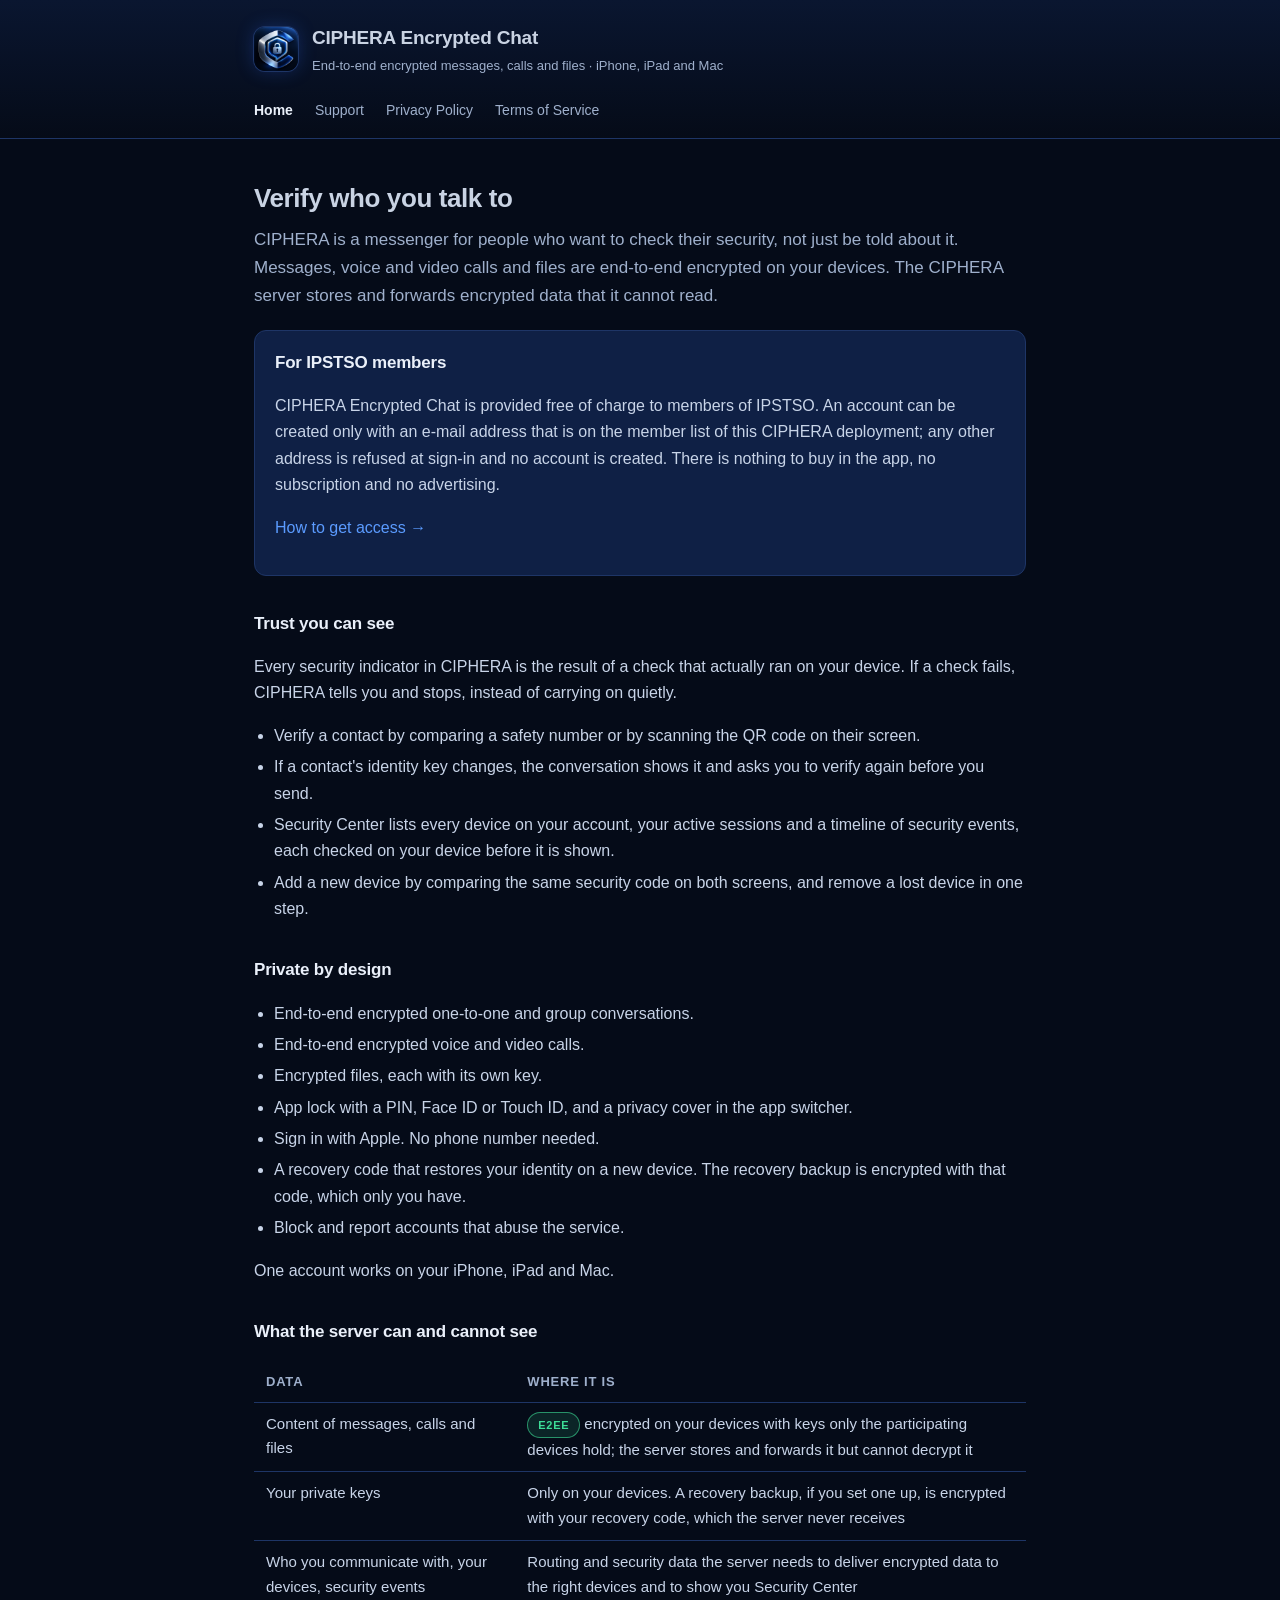
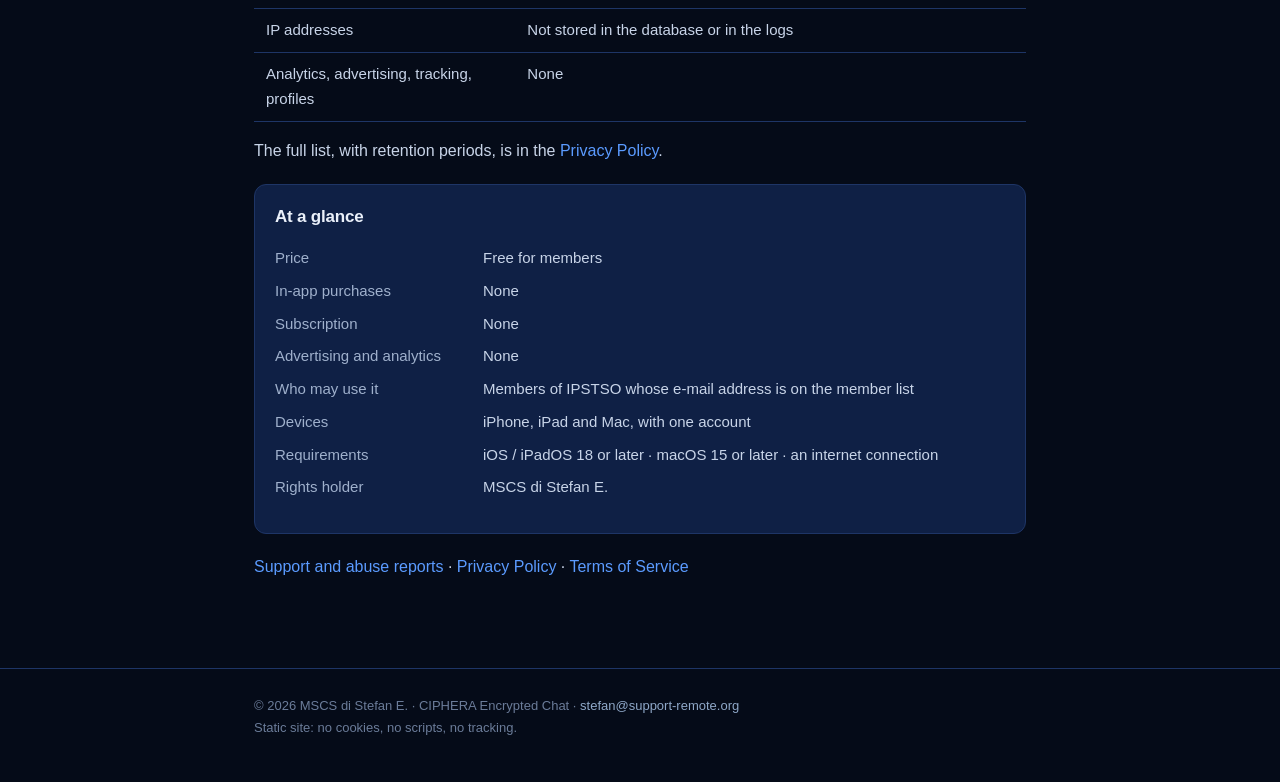
==== index.html @ f3923574 "Public site for CIPHERA Encrypted Chat index.html, support.html, style.css, icon and .nojekyll are t" ====
<!doctype html>
<html lang="en">
<head>
<meta charset="utf-8">
<meta name="viewport" content="width=device-width,initial-scale=1">
<title>CIPHERA Encrypted Chat</title>
<meta name="description" content="CIPHERA Encrypted Chat — end-to-end encrypted messages, calls and files on iPhone, iPad and Mac. Free for IPSTSO members.">
<meta name="theme-color" content="#050B18">
<link rel="icon" type="image/png" sizes="256x256" href="icon-256.png">
<link rel="apple-touch-icon" href="icon-256.png">
<link rel="stylesheet" href="style.css">
</head>
<body>
<header>
  <div class="wrap">
    <div class="brand">
      <img class="mark" src="icon-256.png" width="44" height="44" alt="">
      <div>
        <h1>CIPHERA Encrypted Chat</h1>
        <p>End-to-end encrypted messages, calls and files · iPhone, iPad and Mac</p>
      </div>
    </div>
    <nav>
      <a href="./" class="on">Home</a>
      <a href="support.html">Support</a>
      <a href="privacy.html">Privacy Policy</a>
      <a href="terms.html">Terms of Service</a>
    </nav>
  </div>
</header>
<main><div class="wrap">
<h2>Verify who you talk to</h2>
<p class="lead">CIPHERA is a messenger for people who want to check their security, not just be told
about it. Messages, voice and video calls and files are end-to-end encrypted on your devices. The
CIPHERA server stores and forwards encrypted data that it cannot read.</p>

<div class="card">
  <h3>For IPSTSO members</h3>
  <p>CIPHERA Encrypted Chat is provided free of charge to members of IPSTSO. An account can be
  created only with an e-mail address that is on the member list of this CIPHERA deployment; any
  other address is refused at sign-in and no account is created. There is nothing to buy in the app,
  no subscription and no advertising.</p>
  <p><a href="support.html#access">How to get access →</a></p>
</div>

<h3>Trust you can see</h3>
<p>Every security indicator in CIPHERA is the result of a check that actually ran on your device.
If a check fails, CIPHERA tells you and stops, instead of carrying on quietly.</p>
<ul>
  <li>Verify a contact by comparing a safety number or by scanning the QR code on their screen.</li>
  <li>If a contact's identity key changes, the conversation shows it and asks you to verify again
      before you send.</li>
  <li>Security Center lists every device on your account, your active sessions and a timeline of
      security events, each checked on your device before it is shown.</li>
  <li>Add a new device by comparing the same security code on both screens, and remove a lost
      device in one step.</li>
</ul>

<h3>Private by design</h3>
<ul>
  <li>End-to-end encrypted one-to-one and group conversations.</li>
  <li>End-to-end encrypted voice and video calls.</li>
  <li>Encrypted files, each with its own key.</li>
  <li>App lock with a PIN, Face ID or Touch ID, and a privacy cover in the app switcher.</li>
  <li>Sign in with Apple. No phone number needed.</li>
  <li>A recovery code that restores your identity on a new device. The recovery backup is encrypted
      with that code, which only you have.</li>
  <li>Block and report accounts that abuse the service.</li>
</ul>
<p>One account works on your iPhone, iPad and Mac.</p>

<h3>What the server can and cannot see</h3>
<table>
  <tr><th>Data</th><th>Where it is</th></tr>
  <tr><td>Content of messages, calls and files</td>
      <td><span class="pill secure">E2EE</span> encrypted on your devices with keys only the
          participating devices hold; the server stores and forwards it but cannot decrypt it</td></tr>
  <tr><td>Your private keys</td>
      <td>Only on your devices. A recovery backup, if you set one up, is encrypted with your
          recovery code, which the server never receives</td></tr>
  <tr><td>Who you communicate with, your devices, security events</td>
      <td>Routing and security data the server needs to deliver encrypted data to the right devices
          and to show you Security Center</td></tr>
  <tr><td>IP addresses</td>
      <td>Not stored in the database or in the logs</td></tr>
  <tr><td>Analytics, advertising, tracking, profiles</td>
      <td>None</td></tr>
</table>
<p>The full list, with retention periods, is in the <a href="privacy.html">Privacy Policy</a>.</p>

<div class="card">
  <h3>At a glance</h3>
  <dl class="key">
    <dt>Price</dt><dd>Free for members</dd>
    <dt>In-app purchases</dt><dd>None</dd>
    <dt>Subscription</dt><dd>None</dd>
    <dt>Advertising and analytics</dt><dd>None</dd>
    <dt>Who may use it</dt><dd>Members of IPSTSO whose e-mail address is on the member list</dd>
    <dt>Devices</dt><dd>iPhone, iPad and Mac, with one account</dd>
    <dt>Requirements</dt><dd>iOS / iPadOS 18 or later · macOS 15 or later · an internet connection</dd>
    <dt>Rights holder</dt><dd>MSCS di Stefan E.</dd>
  </dl>
</div>

<p><a href="support.html">Support and abuse reports</a> ·
<a href="privacy.html">Privacy Policy</a> ·
<a href="terms.html">Terms of Service</a></p>

</div></main>
<footer><div class="wrap">
  © 2026 MSCS di Stefan E. · CIPHERA Encrypted Chat · <a href="mailto:stefan@support-remote.org">stefan@support-remote.org</a><br>
  Static site: no cookies, no scripts, no tracking.
</div></footer>
</body>
</html>
---- style.css ----
/* CIPHERA Encrypted Chat — public site. Tokens from docs/design/DESIGN_SYSTEM.md (dark-first night blue). */
:root{--bg:#050B18;--bg1:#0A1630;--panel:#0F2045;--raised:#142A57;--line:#1E3566;
  --ink:#EAF0FA;--dim:#9FB0CC;--faint:#6B7C99;--silver:#C9D3E3;--accent:#5B9BFF;--brand:#2F6BFF;
  --secure:#3DDC97;--attention:#F5B544}
*{box-sizing:border-box}
html{-webkit-text-size-adjust:100%}
body{margin:0;background:var(--bg);color:var(--ink);
  font:16px/1.65 -apple-system,BlinkMacSystemFont,"Segoe UI",Roboto,Helvetica,Arial,sans-serif}
a{color:var(--accent);text-decoration:none}
a:hover{text-decoration:underline}
header{border-bottom:1px solid var(--line);background:linear-gradient(180deg,#0A1630,#050B18)}
.wrap{max-width:820px;margin:0 auto;padding:0 24px}
.brand{display:flex;align-items:center;gap:14px;padding:22px 0}
.mark{width:44px;height:44px;border-radius:11px;flex:0 0 auto;display:block;
  box-shadow:0 0 0 1px #1E3566,0 0 18px rgba(47,107,255,.25)}
.brand h1{font-size:19px;margin:0;font-weight:650;letter-spacing:-.2px;color:var(--silver)}
.brand p{margin:2px 0 0;font-size:13px;color:var(--dim)}
nav{display:flex;gap:22px;padding:0 0 16px;font-size:14px;flex-wrap:wrap}
nav a{color:var(--dim)}
nav a.on{color:var(--ink);font-weight:600}
main{padding:38px 0 72px}
h2{font-size:26px;letter-spacing:-.4px;margin:0 0 6px;color:var(--silver)}
h3{font-size:17px;margin:34px 0 8px;letter-spacing:-.2px;color:var(--ink)}
h4{font-size:12px;margin:22px 0 6px;color:var(--dim);text-transform:uppercase;letter-spacing:.12em;font-weight:650}
.lead{color:var(--dim);font-size:17px;margin:0 0 8px}
.meta{color:var(--faint);font-size:13px;margin:0 0 30px}
p,li,dd{color:#C8D4E8}
ul,ol{padding-left:20px}
li{margin:5px 0}
strong{color:var(--ink)}
code{font-family:ui-monospace,SFMono-Regular,Menlo,Consolas,monospace;font-size:.92em;color:var(--silver);
  background:var(--bg1);border:1px solid var(--line);border-radius:5px;padding:1px 5px;font-variant-numeric:tabular-nums}
.card{background:var(--panel);border:1px solid var(--line);border-radius:12px;padding:18px 20px;margin:20px 0}
.card h3{margin-top:0}
.key{display:grid;grid-template-columns:190px 1fr;gap:8px 18px;font-size:15px}
.key dt{color:var(--dim)}
.key dd{margin:0}
table{width:100%;border-collapse:collapse;margin:16px 0;font-size:15px;display:block;overflow-x:auto}
th,td{text-align:left;padding:9px 12px;border-bottom:1px solid var(--line);vertical-align:top;color:#C8D4E8}
th{color:var(--dim);font-weight:600;font-size:13px;text-transform:uppercase;letter-spacing:.06em}
.pill{display:inline-block;padding:3px 10px;border-radius:999px;font-size:11px;font-weight:600;
  text-transform:uppercase;letter-spacing:.06em;white-space:nowrap;
  background:rgba(47,107,255,.12);color:#8FB8FF;border:1px solid rgba(91,155,255,.6)}
.pill.secure{background:rgba(61,220,151,.12);color:var(--secure);border-color:rgba(61,220,151,.6)}
.pill.attention{background:rgba(245,181,68,.12);color:var(--attention);border-color:rgba(245,181,68,.6)}
footer{border-top:1px solid var(--line);padding:26px 0 44px;color:var(--faint);font-size:13px}
footer a{color:#8FA8C8}
@media(max-width:560px){.key{grid-template-columns:1fr}.key dt{margin-top:10px}}
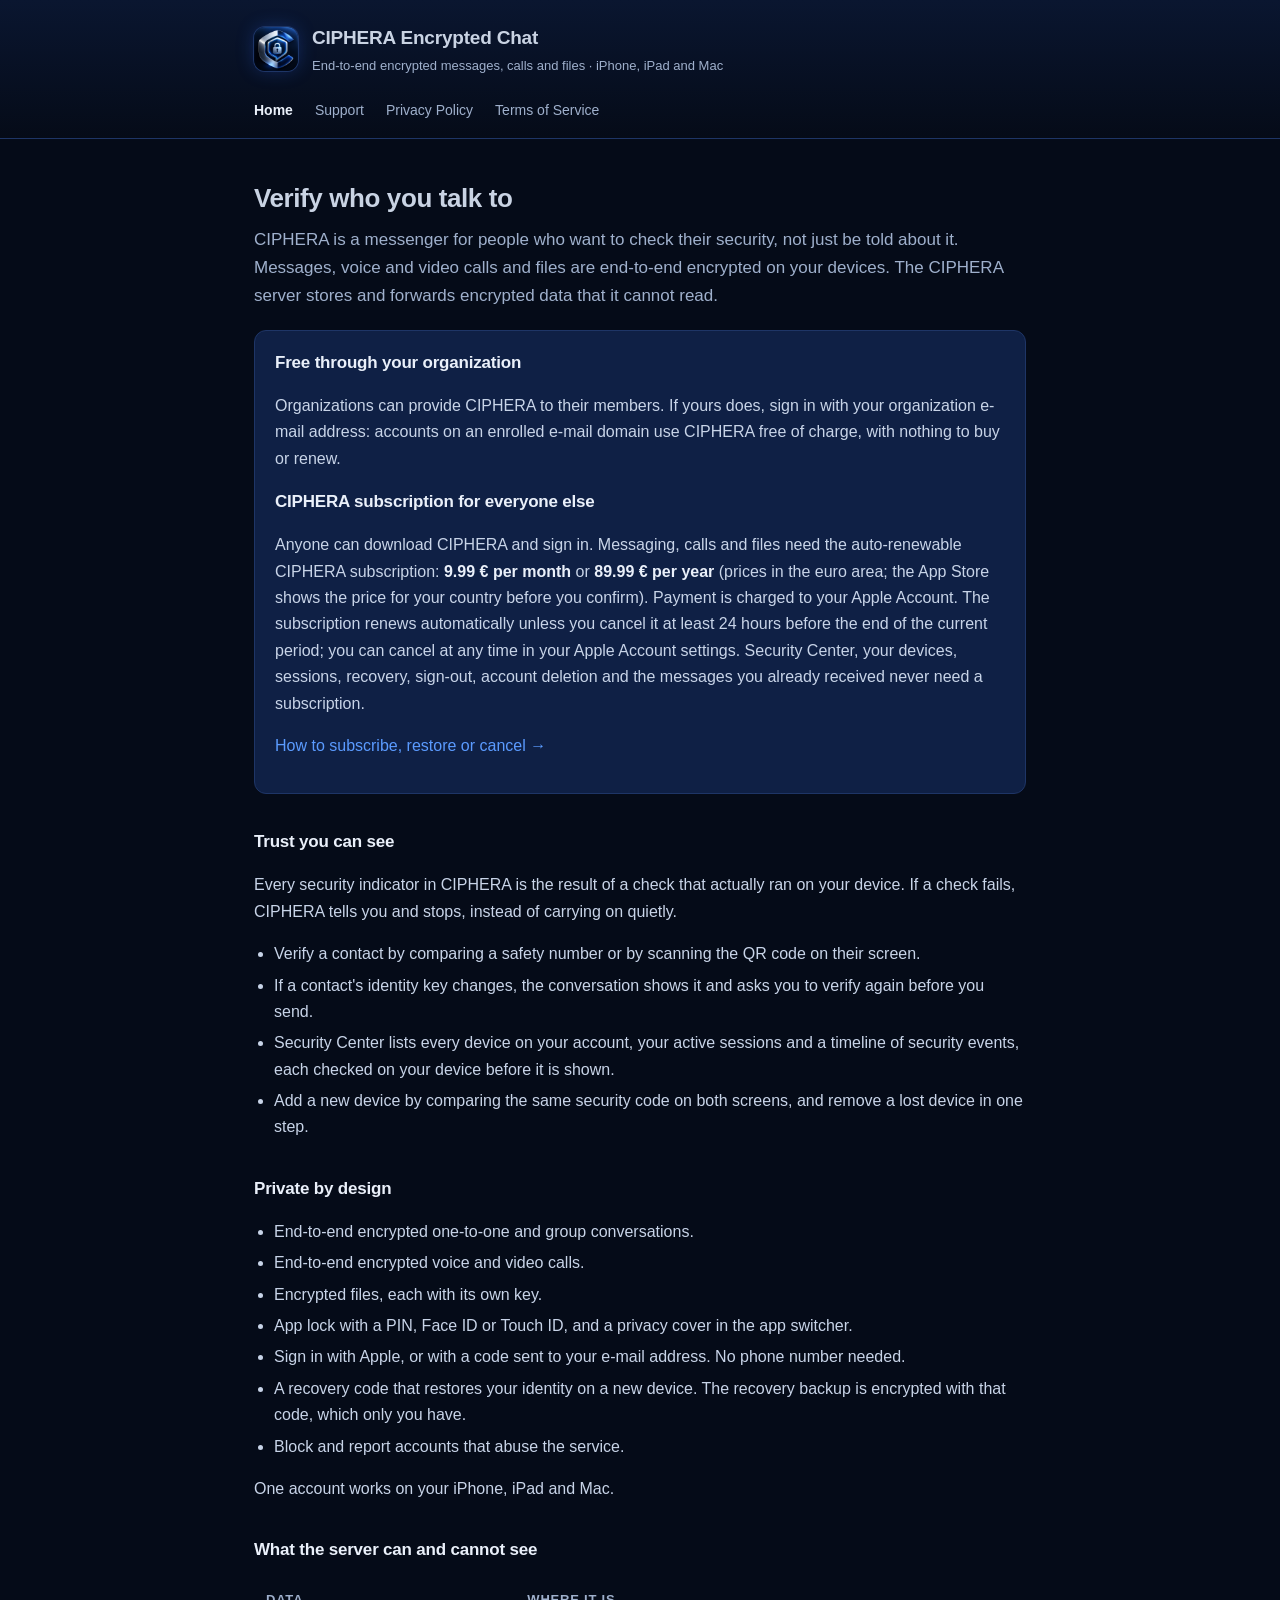
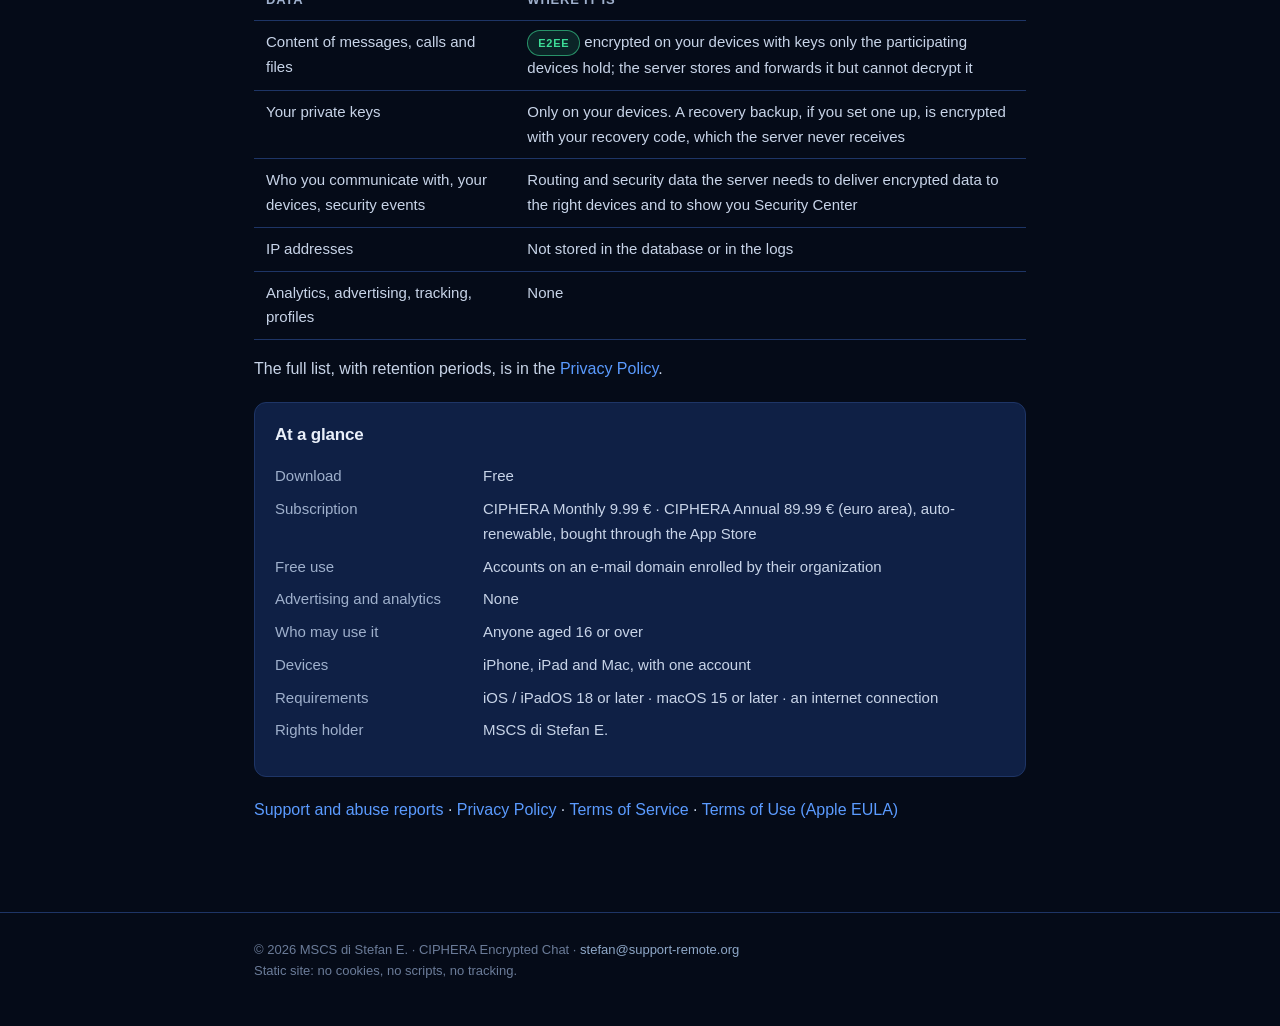
==== commit 8842b9e3: "Public site for model v3: free through enrolled organizations, CIPHERA subscription (9.99 € / 89.99 " ====
--- a/index.html
+++ b/index.html
@@ -4,7 +4,7 @@
 <meta charset="utf-8">
 <meta name="viewport" content="width=device-width,initial-scale=1">
 <title>CIPHERA Encrypted Chat</title>
-<meta name="description" content="CIPHERA Encrypted Chat — end-to-end encrypted messages, calls and files on iPhone, iPad and Mac. Free for IPSTSO members.">
+<meta name="description" content="CIPHERA Encrypted Chat — end-to-end encrypted messages, calls and files on iPhone, iPad and Mac. Free through enrolled organizations; a subscription for everyone else.">
 <meta name="theme-color" content="#050B18">
 <link rel="icon" type="image/png" sizes="256x256" href="icon-256.png">
 <link rel="apple-touch-icon" href="icon-256.png">
@@ -35,12 +35,19 @@
 CIPHERA server stores and forwards encrypted data that it cannot read.</p>
 
 <div class="card">
-  <h3>For IPSTSO members</h3>
-  <p>CIPHERA Encrypted Chat is provided free of charge to members of IPSTSO. An account can be
-  created only with an e-mail address that is on the member list of this CIPHERA deployment; any
-  other address is refused at sign-in and no account is created. There is nothing to buy in the app,
-  no subscription and no advertising.</p>
-  <p><a href="support.html#access">How to get access →</a></p>
+  <h3>Free through your organization</h3>
+  <p>Organizations can provide CIPHERA to their members. If yours does, sign in with your
+  organization e-mail address: accounts on an enrolled e-mail domain use CIPHERA free of charge,
+  with nothing to buy or renew.</p>
+  <h3>CIPHERA subscription for everyone else</h3>
+  <p>Anyone can download CIPHERA and sign in. Messaging, calls and files need the auto-renewable
+  CIPHERA subscription: <strong>9.99 € per month</strong> or <strong>89.99 € per year</strong>
+  (prices in the euro area; the App Store shows the price for your country before you confirm).
+  Payment is charged to your Apple Account. The subscription renews automatically unless you cancel
+  it at least 24 hours before the end of the current period; you can cancel at any time in your
+  Apple Account settings. Security Center, your devices, sessions, recovery, sign-out, account
+  deletion and the messages you already received never need a subscription.</p>
+  <p><a href="support.html#subscription">How to subscribe, restore or cancel →</a></p>
 </div>
 
 <h3>Trust you can see</h3>
@@ -62,7 +69,7 @@
   <li>End-to-end encrypted voice and video calls.</li>
   <li>Encrypted files, each with its own key.</li>
   <li>App lock with a PIN, Face ID or Touch ID, and a privacy cover in the app switcher.</li>
-  <li>Sign in with Apple. No phone number needed.</li>
+  <li>Sign in with Apple, or with a code sent to your e-mail address. No phone number needed.</li>
   <li>A recovery code that restores your identity on a new device. The recovery backup is encrypted
       with that code, which only you have.</li>
   <li>Block and report accounts that abuse the service.</li>
@@ -91,11 +98,11 @@
 <div class="card">
   <h3>At a glance</h3>
   <dl class="key">
-    <dt>Price</dt><dd>Free for members</dd>
-    <dt>In-app purchases</dt><dd>None</dd>
-    <dt>Subscription</dt><dd>None</dd>
+    <dt>Download</dt><dd>Free</dd>
+    <dt>Subscription</dt><dd>CIPHERA Monthly 9.99 € · CIPHERA Annual 89.99 € (euro area), auto-renewable, bought through the App Store</dd>
+    <dt>Free use</dt><dd>Accounts on an e-mail domain enrolled by their organization</dd>
     <dt>Advertising and analytics</dt><dd>None</dd>
-    <dt>Who may use it</dt><dd>Members of IPSTSO whose e-mail address is on the member list</dd>
+    <dt>Who may use it</dt><dd>Anyone aged 16 or over</dd>
     <dt>Devices</dt><dd>iPhone, iPad and Mac, with one account</dd>
     <dt>Requirements</dt><dd>iOS / iPadOS 18 or later · macOS 15 or later · an internet connection</dd>
     <dt>Rights holder</dt><dd>MSCS di Stefan E.</dd>
@@ -104,7 +111,8 @@
 
 <p><a href="support.html">Support and abuse reports</a> ·
 <a href="privacy.html">Privacy Policy</a> ·
-<a href="terms.html">Terms of Service</a></p>
+<a href="terms.html">Terms of Service</a> ·
+<a href="https://www.apple.com/legal/internet-services/itunes/dev/stdeula/">Terms of Use (Apple EULA)</a></p>
 
 </div></main>
 <footer><div class="wrap">
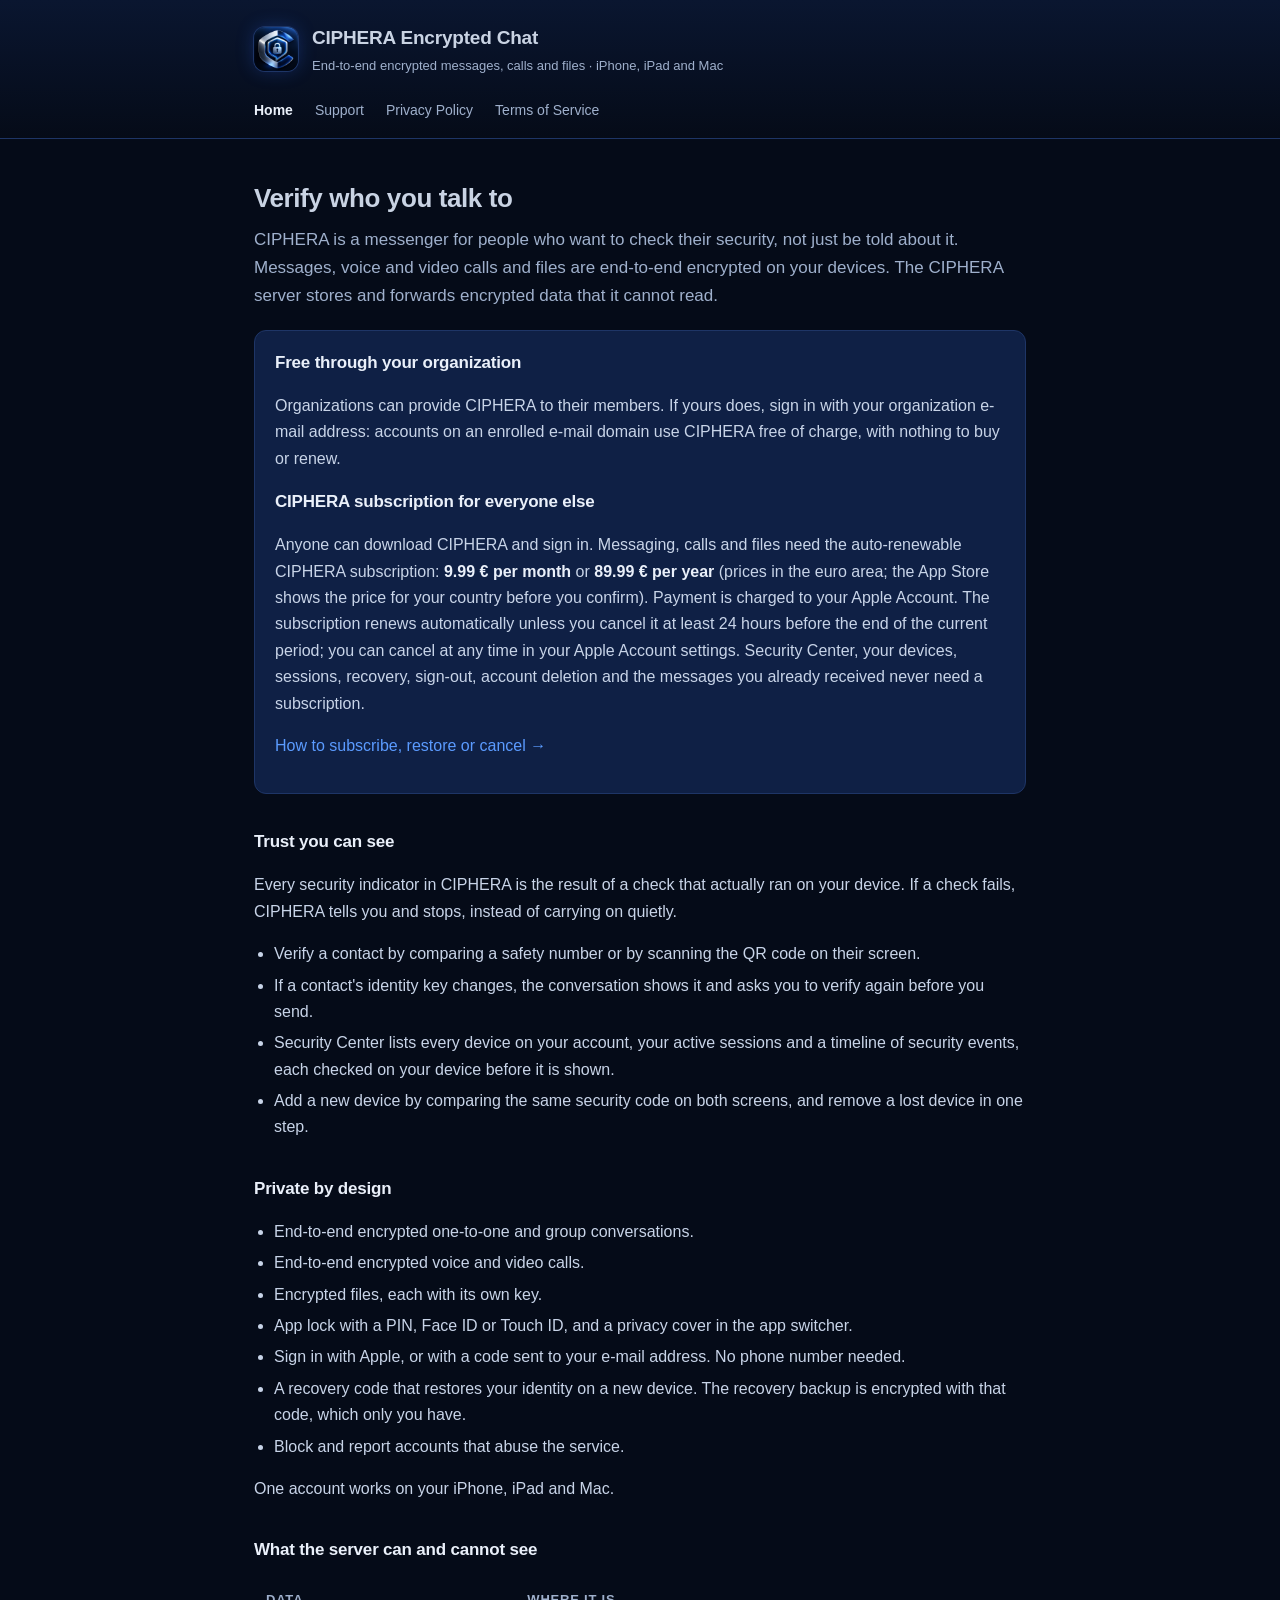
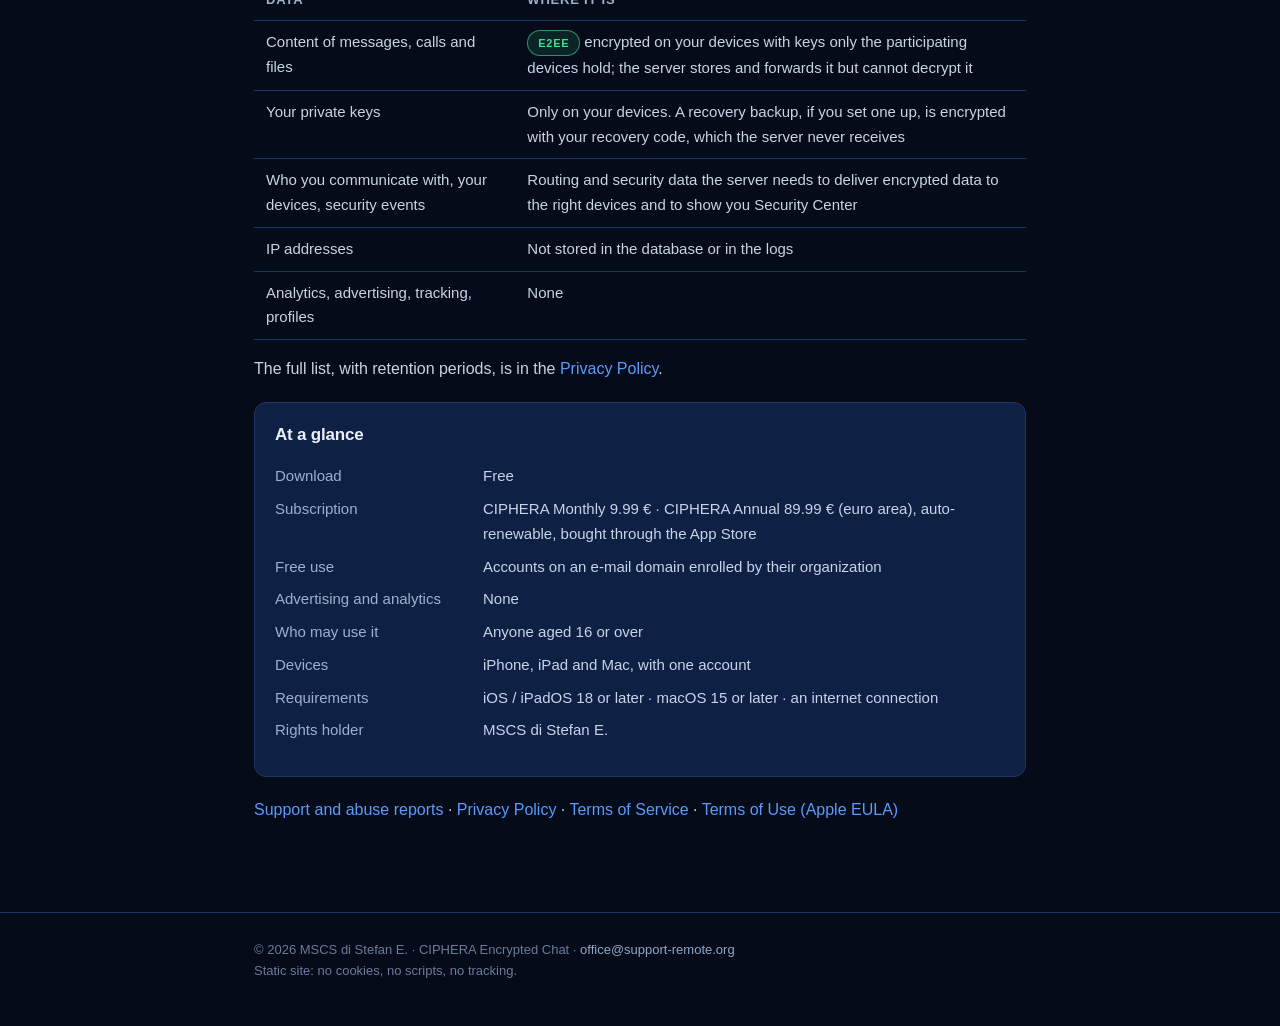
==== commit e3f697ec: "Support and privacy contact: office@support-remote.org; refreshed legal drafts (zero-tolerance terms" ====
--- a/index.html
+++ b/index.html
@@ -116,7 +116,7 @@
 
 </div></main>
 <footer><div class="wrap">
-  © 2026 MSCS di Stefan E. · CIPHERA Encrypted Chat · <a href="mailto:stefan@support-remote.org">stefan@support-remote.org</a><br>
+  © 2026 MSCS di Stefan E. · CIPHERA Encrypted Chat · <a href="mailto:office@support-remote.org">office@support-remote.org</a><br>
   Static site: no cookies, no scripts, no tracking.
 </div></footer>
 </body>
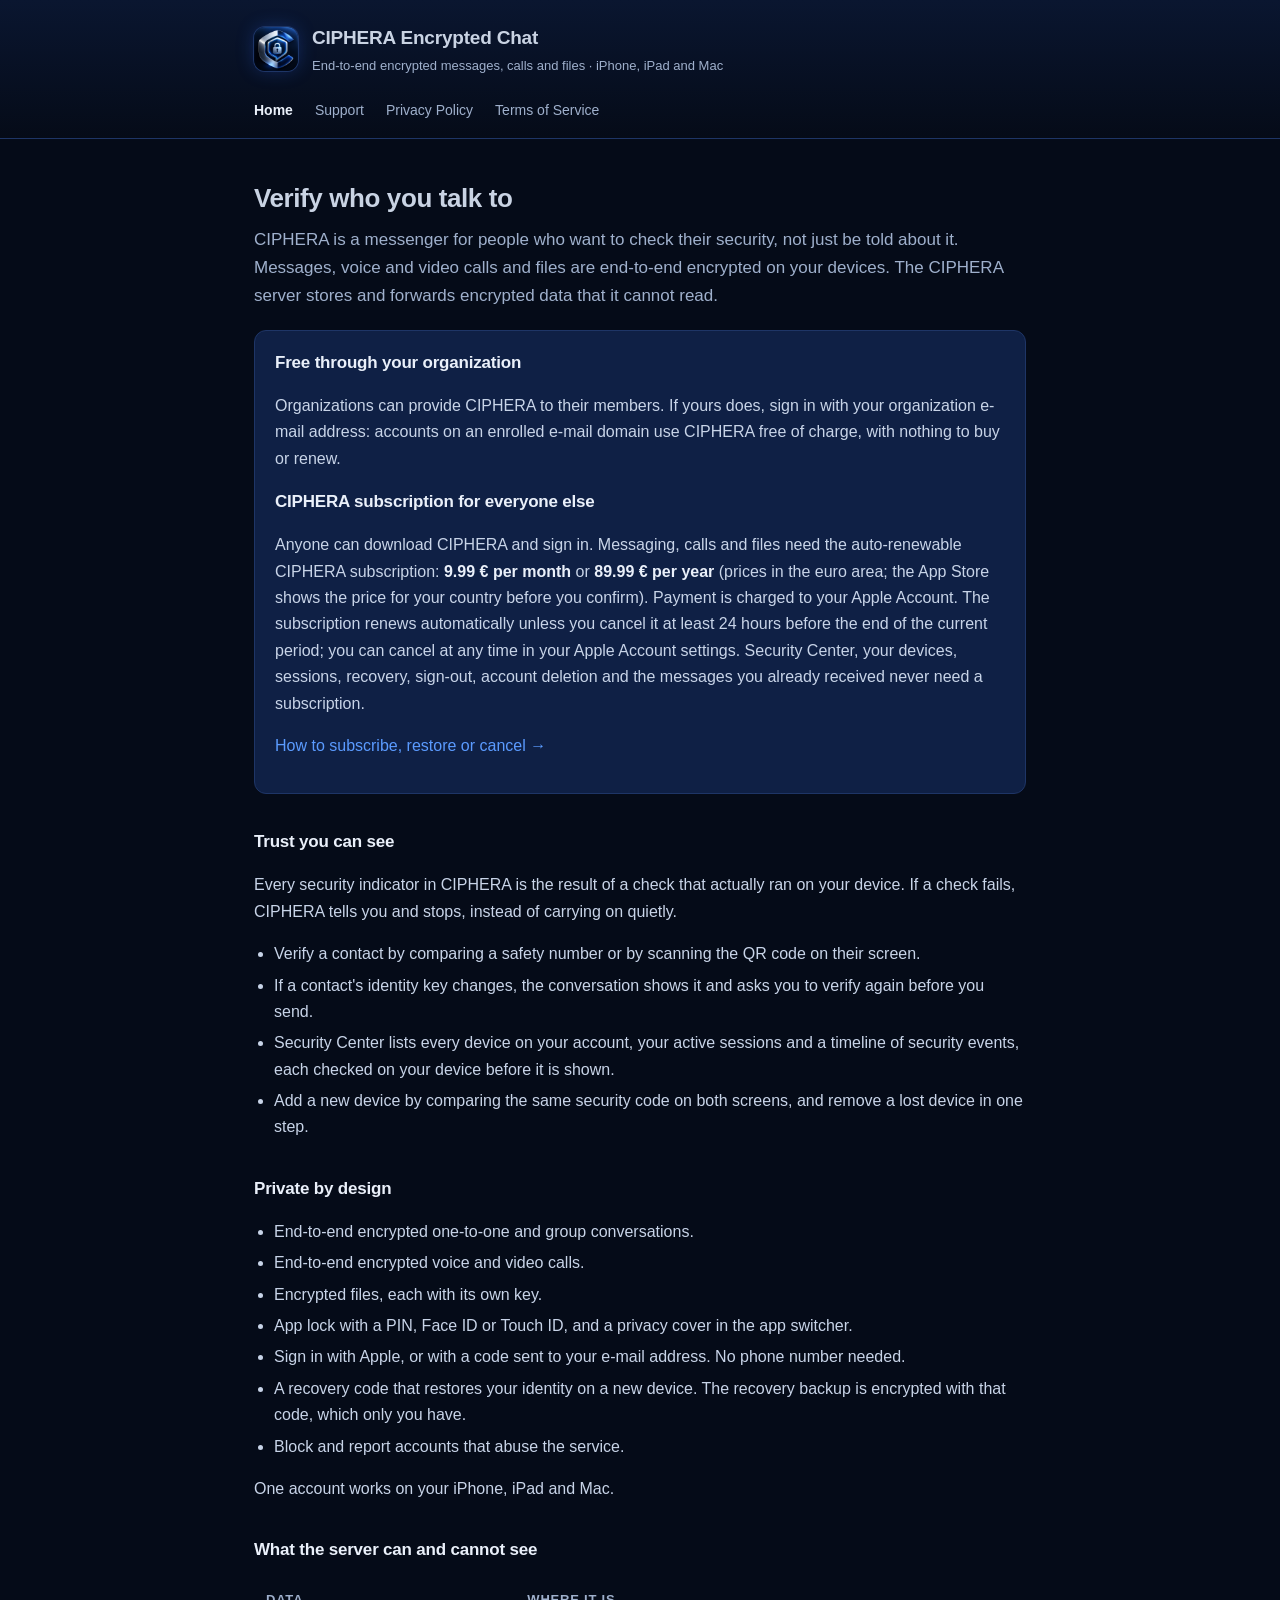
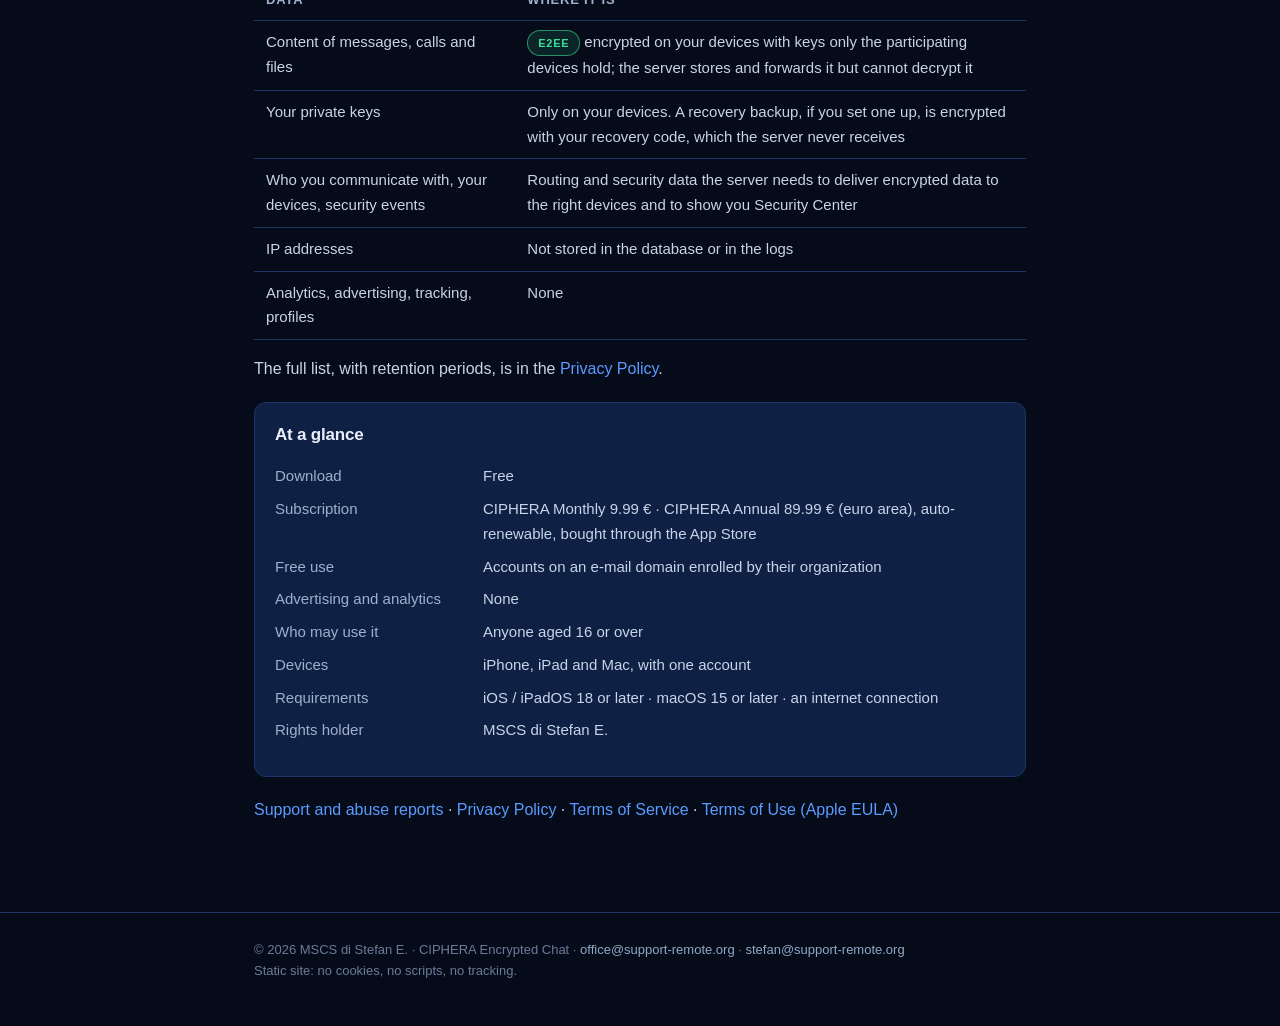
==== commit 6b5bd97c: "Keep both contact addresses: office@ and stefan@support-remote.org Co-Authored-By: Claude Opus 5.5 <" ====
--- a/index.html
+++ b/index.html
@@ -116,7 +116,7 @@
 
 </div></main>
 <footer><div class="wrap">
-  © 2026 MSCS di Stefan E. · CIPHERA Encrypted Chat · <a href="mailto:office@support-remote.org">office@support-remote.org</a><br>
+  © 2026 MSCS di Stefan E. · CIPHERA Encrypted Chat · <a href="mailto:office@support-remote.org">office@support-remote.org</a> · <a href="mailto:stefan@support-remote.org">stefan@support-remote.org</a><br>
   Static site: no cookies, no scripts, no tracking.
 </div></footer>
 </body>
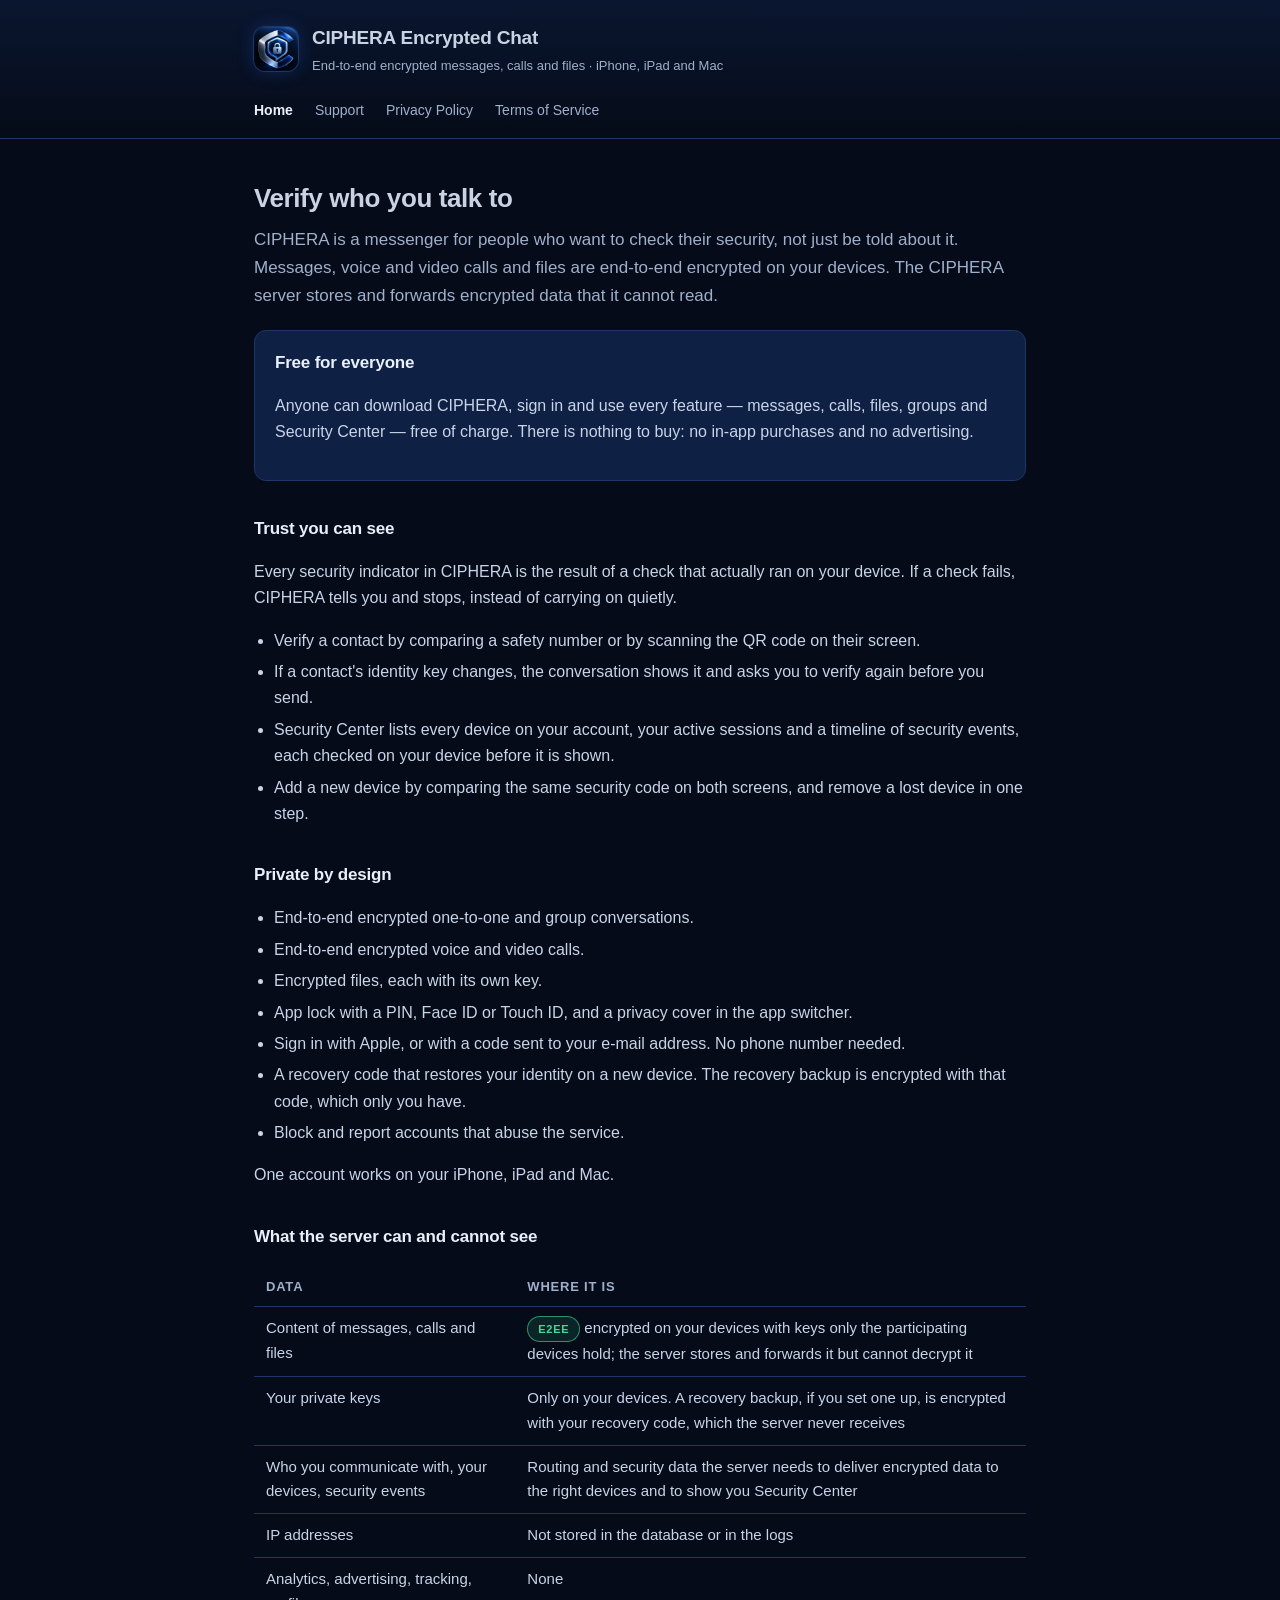
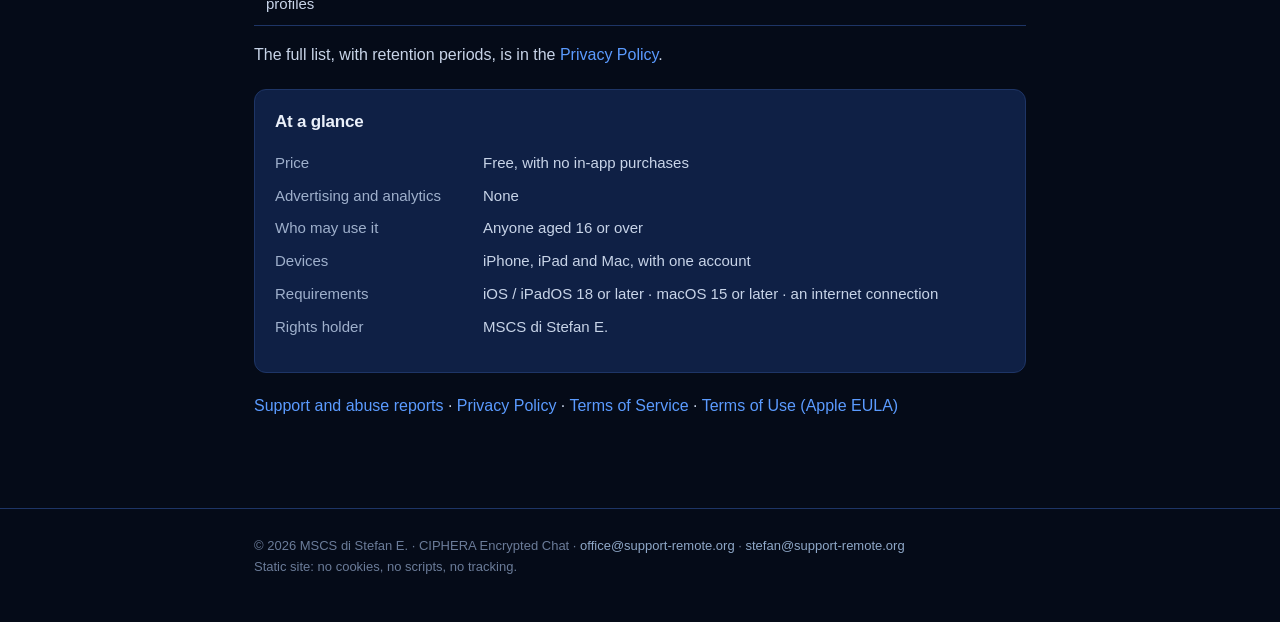
==== commit 4a1717ae: "Model v4: CIPHERA is free for everyone — no subscription, no prices, no free-through-organization ti" ====
--- a/index.html
+++ b/index.html
@@ -4,7 +4,7 @@
 <meta charset="utf-8">
 <meta name="viewport" content="width=device-width,initial-scale=1">
 <title>CIPHERA Encrypted Chat</title>
-<meta name="description" content="CIPHERA Encrypted Chat — end-to-end encrypted messages, calls and files on iPhone, iPad and Mac. Free through enrolled organizations; a subscription for everyone else.">
+<meta name="description" content="CIPHERA Encrypted Chat — end-to-end encrypted messages, calls and files on iPhone, iPad and Mac. Free for everyone, with nothing to buy.">
 <meta name="theme-color" content="#050B18">
 <link rel="icon" type="image/png" sizes="256x256" href="icon-256.png">
 <link rel="apple-touch-icon" href="icon-256.png">
@@ -35,19 +35,10 @@
 CIPHERA server stores and forwards encrypted data that it cannot read.</p>
 
 <div class="card">
-  <h3>Free through your organization</h3>
-  <p>Organizations can provide CIPHERA to their members. If yours does, sign in with your
-  organization e-mail address: accounts on an enrolled e-mail domain use CIPHERA free of charge,
-  with nothing to buy or renew.</p>
-  <h3>CIPHERA subscription for everyone else</h3>
-  <p>Anyone can download CIPHERA and sign in. Messaging, calls and files need the auto-renewable
-  CIPHERA subscription: <strong>9.99 € per month</strong> or <strong>89.99 € per year</strong>
-  (prices in the euro area; the App Store shows the price for your country before you confirm).
-  Payment is charged to your Apple Account. The subscription renews automatically unless you cancel
-  it at least 24 hours before the end of the current period; you can cancel at any time in your
-  Apple Account settings. Security Center, your devices, sessions, recovery, sign-out, account
-  deletion and the messages you already received never need a subscription.</p>
-  <p><a href="support.html#subscription">How to subscribe, restore or cancel →</a></p>
+  <h3>Free for everyone</h3>
+  <p>Anyone can download CIPHERA, sign in and use every feature — messages, calls, files, groups and
+  Security Center — free of charge. There is nothing to buy: no in-app purchases and no
+  advertising.</p>
 </div>
 
 <h3>Trust you can see</h3>
@@ -98,9 +89,7 @@
 <div class="card">
   <h3>At a glance</h3>
   <dl class="key">
-    <dt>Download</dt><dd>Free</dd>
-    <dt>Subscription</dt><dd>CIPHERA Monthly 9.99 € · CIPHERA Annual 89.99 € (euro area), auto-renewable, bought through the App Store</dd>
-    <dt>Free use</dt><dd>Accounts on an e-mail domain enrolled by their organization</dd>
+    <dt>Price</dt><dd>Free, with no in-app purchases</dd>
     <dt>Advertising and analytics</dt><dd>None</dd>
     <dt>Who may use it</dt><dd>Anyone aged 16 or over</dd>
     <dt>Devices</dt><dd>iPhone, iPad and Mac, with one account</dd>
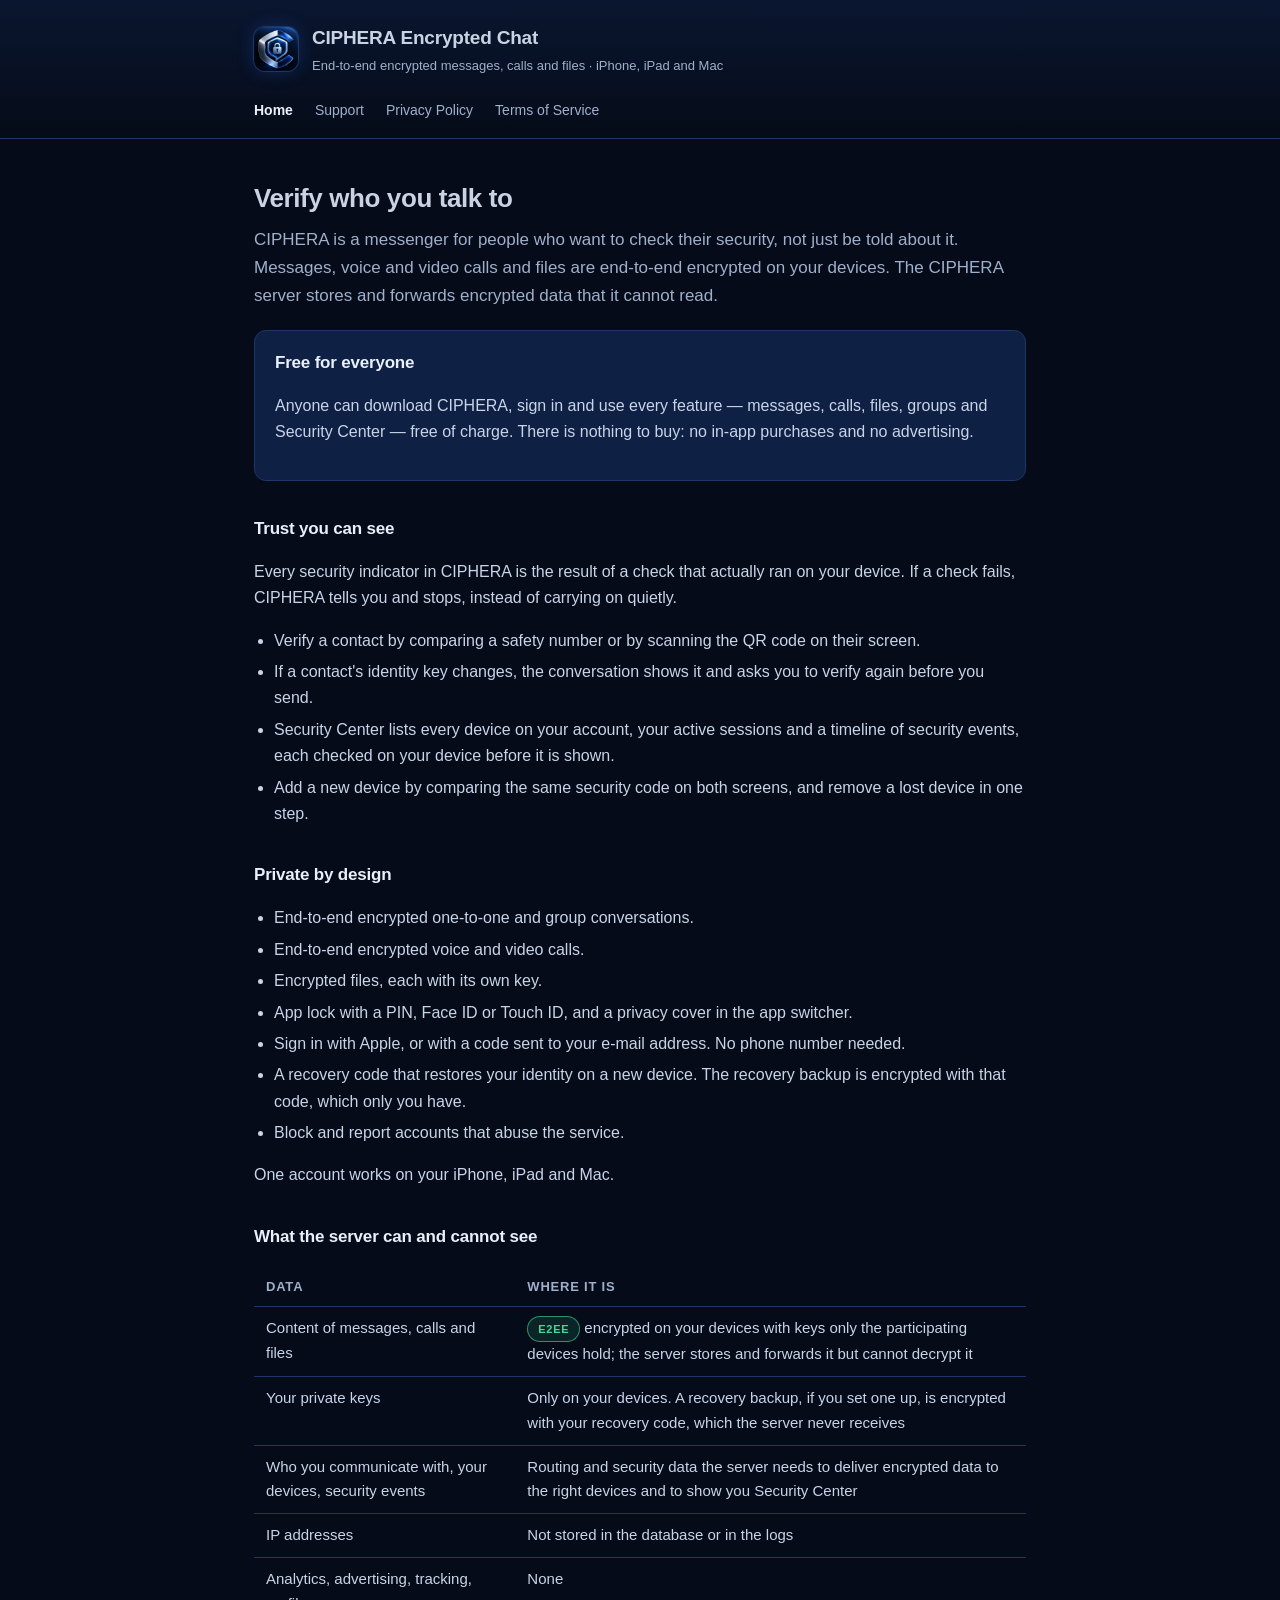
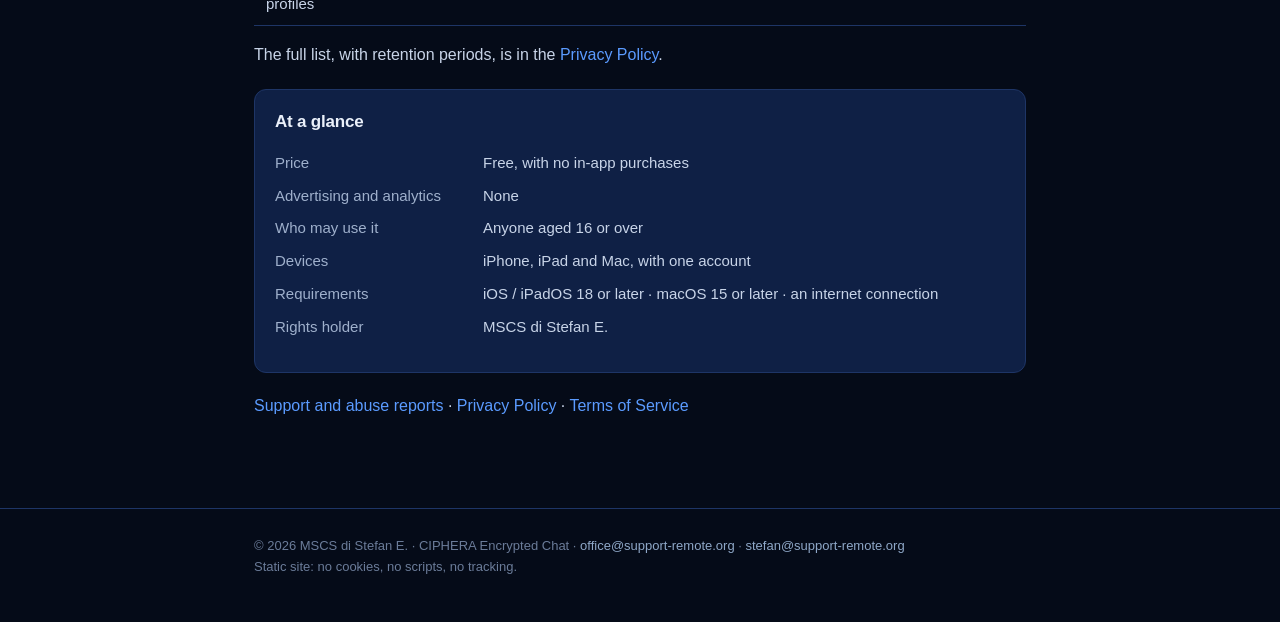
==== commit 1cecd4ac: "Remove the Apple EULA footer link; republish privacy policy and terms with US spelling (effective 30" ====
--- a/index.html
+++ b/index.html
@@ -100,8 +100,7 @@
 
 <p><a href="support.html">Support and abuse reports</a> ·
 <a href="privacy.html">Privacy Policy</a> ·
-<a href="terms.html">Terms of Service</a> ·
-<a href="https://www.apple.com/legal/internet-services/itunes/dev/stdeula/">Terms of Use (Apple EULA)</a></p>
+<a href="terms.html">Terms of Service</a></p>
 
 </div></main>
 <footer><div class="wrap">
